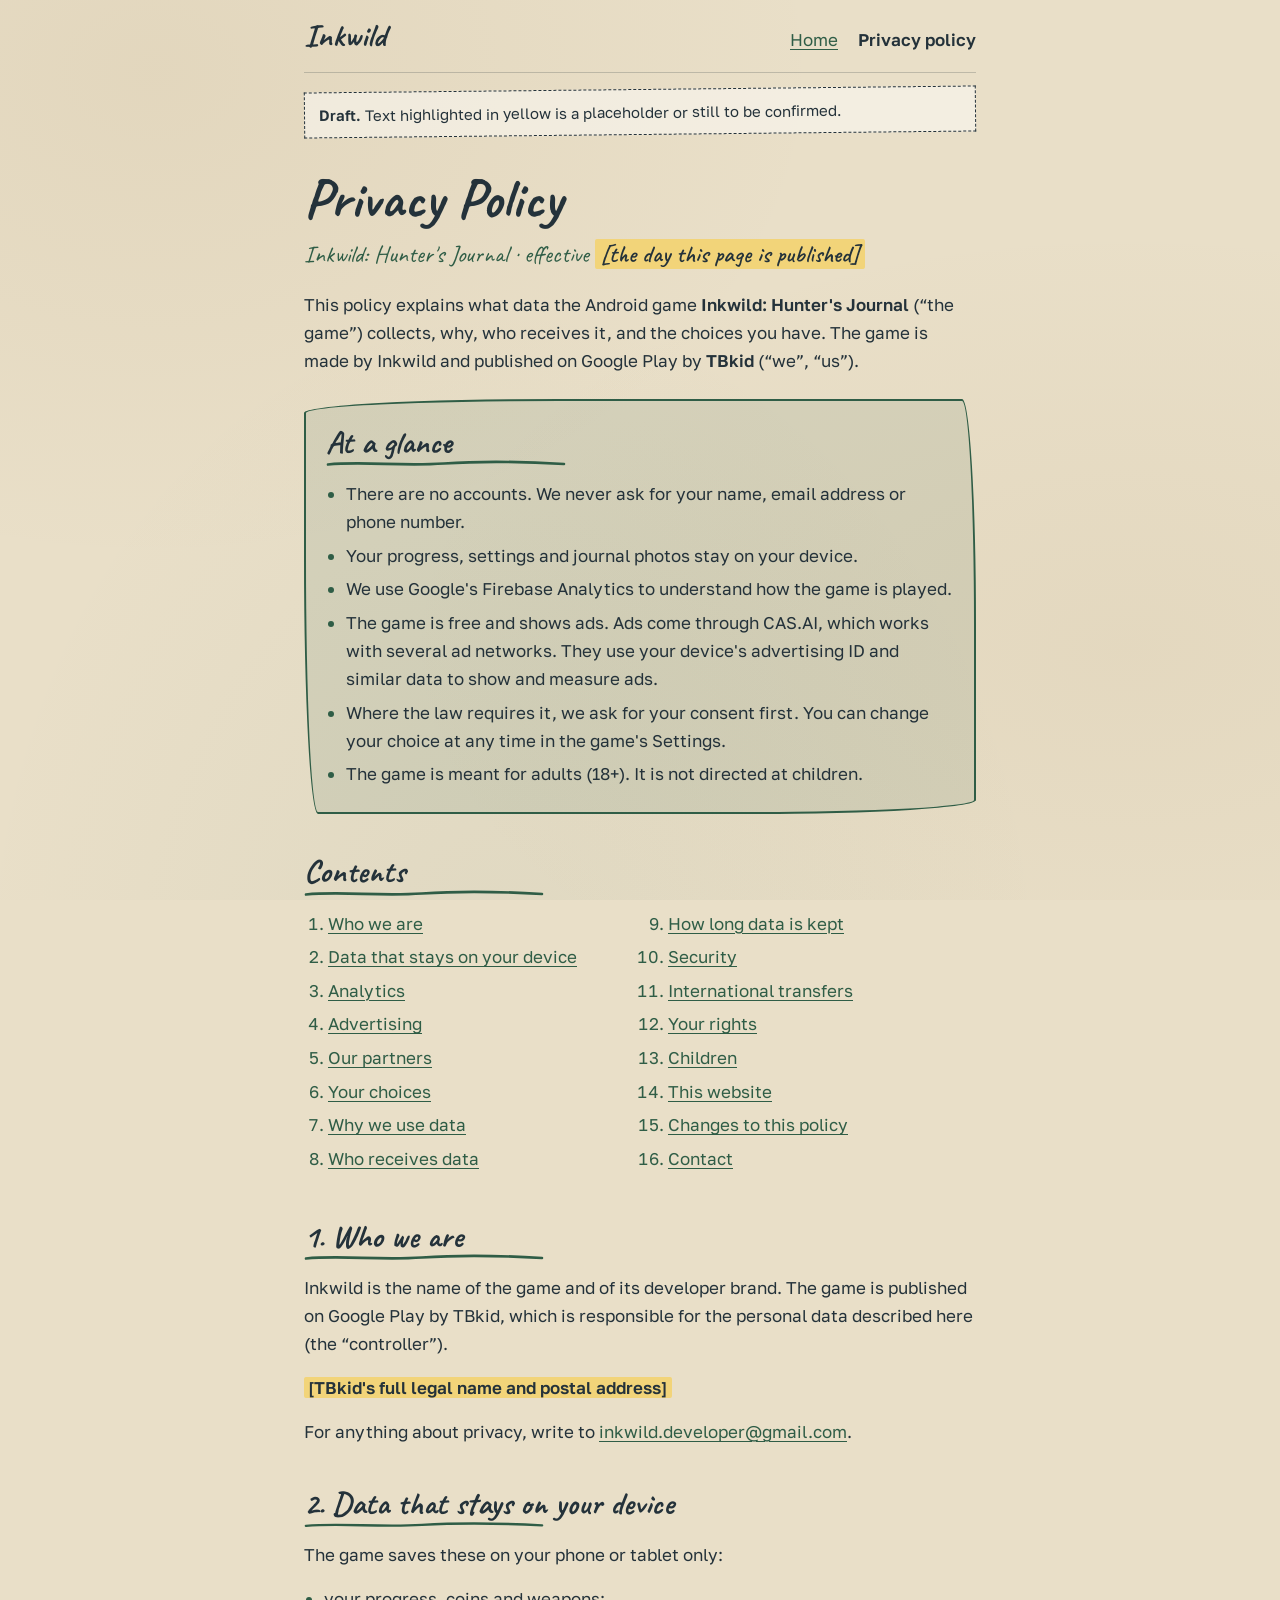
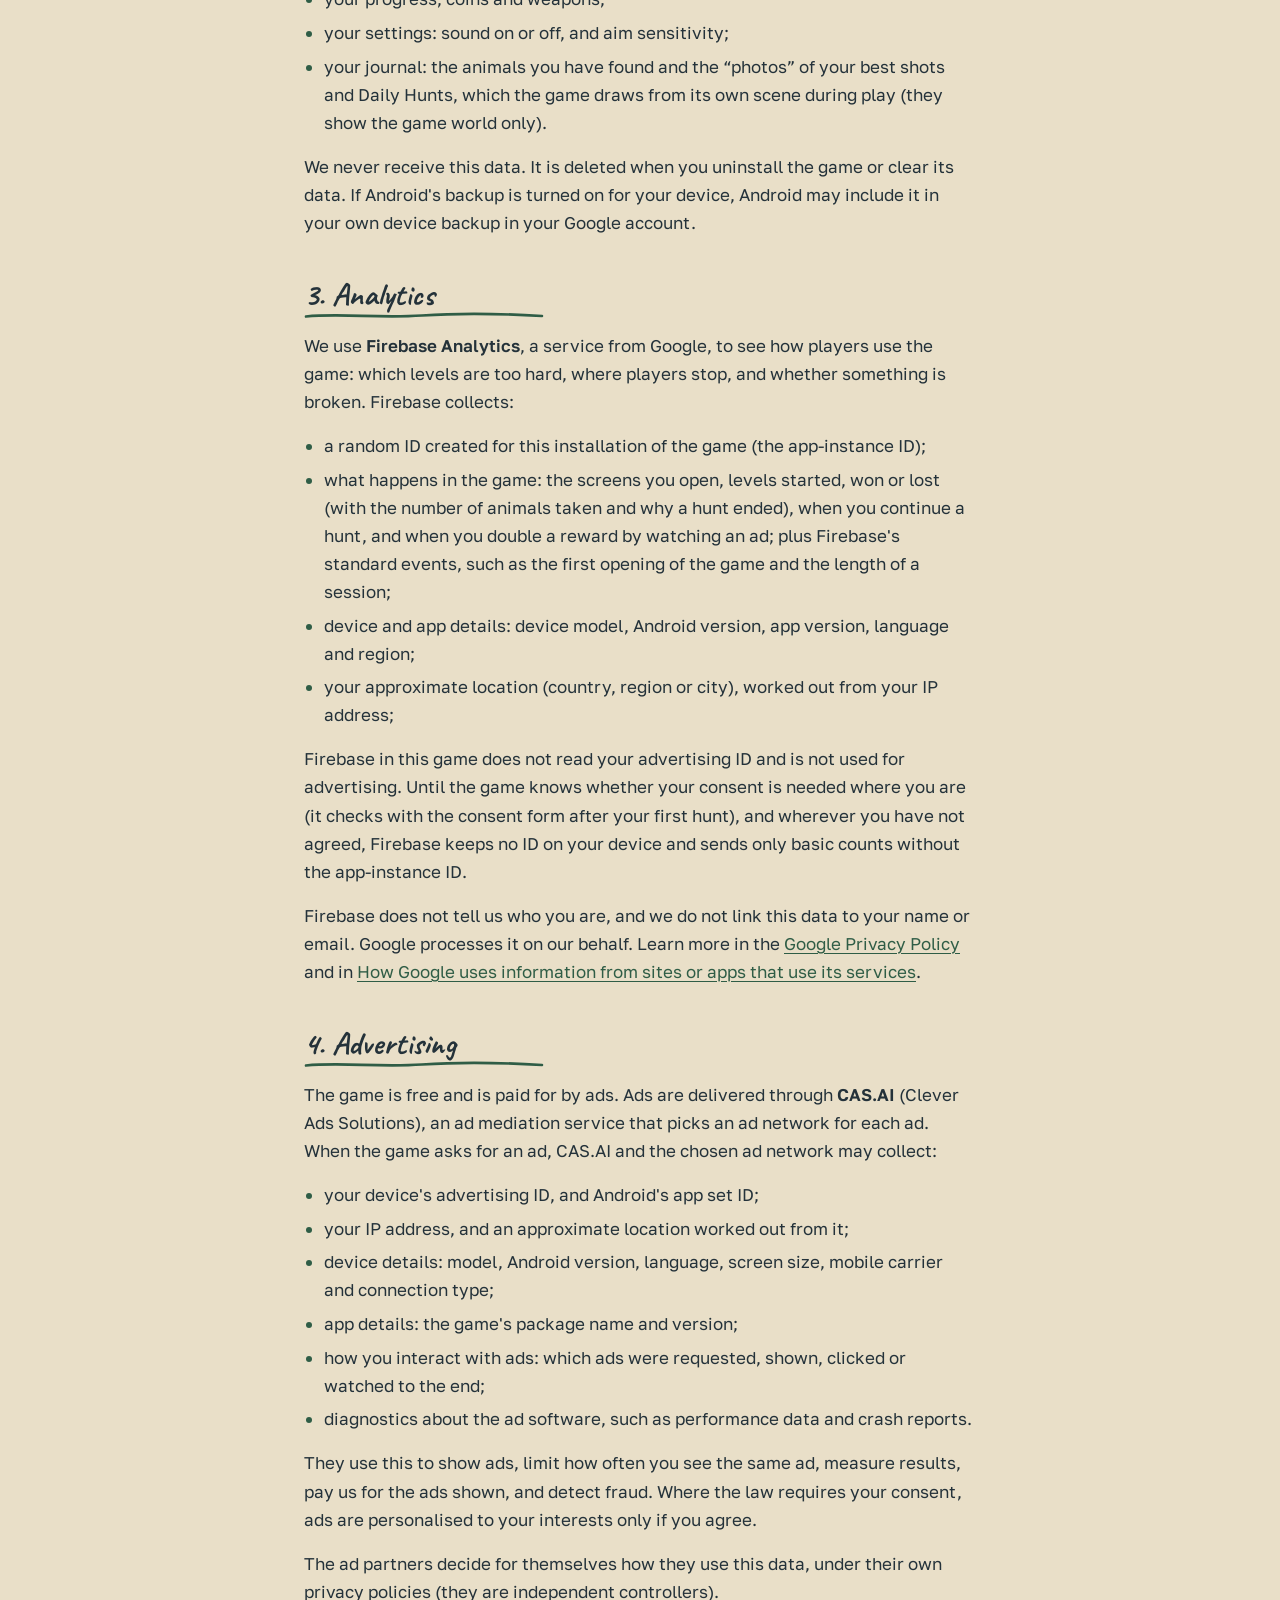
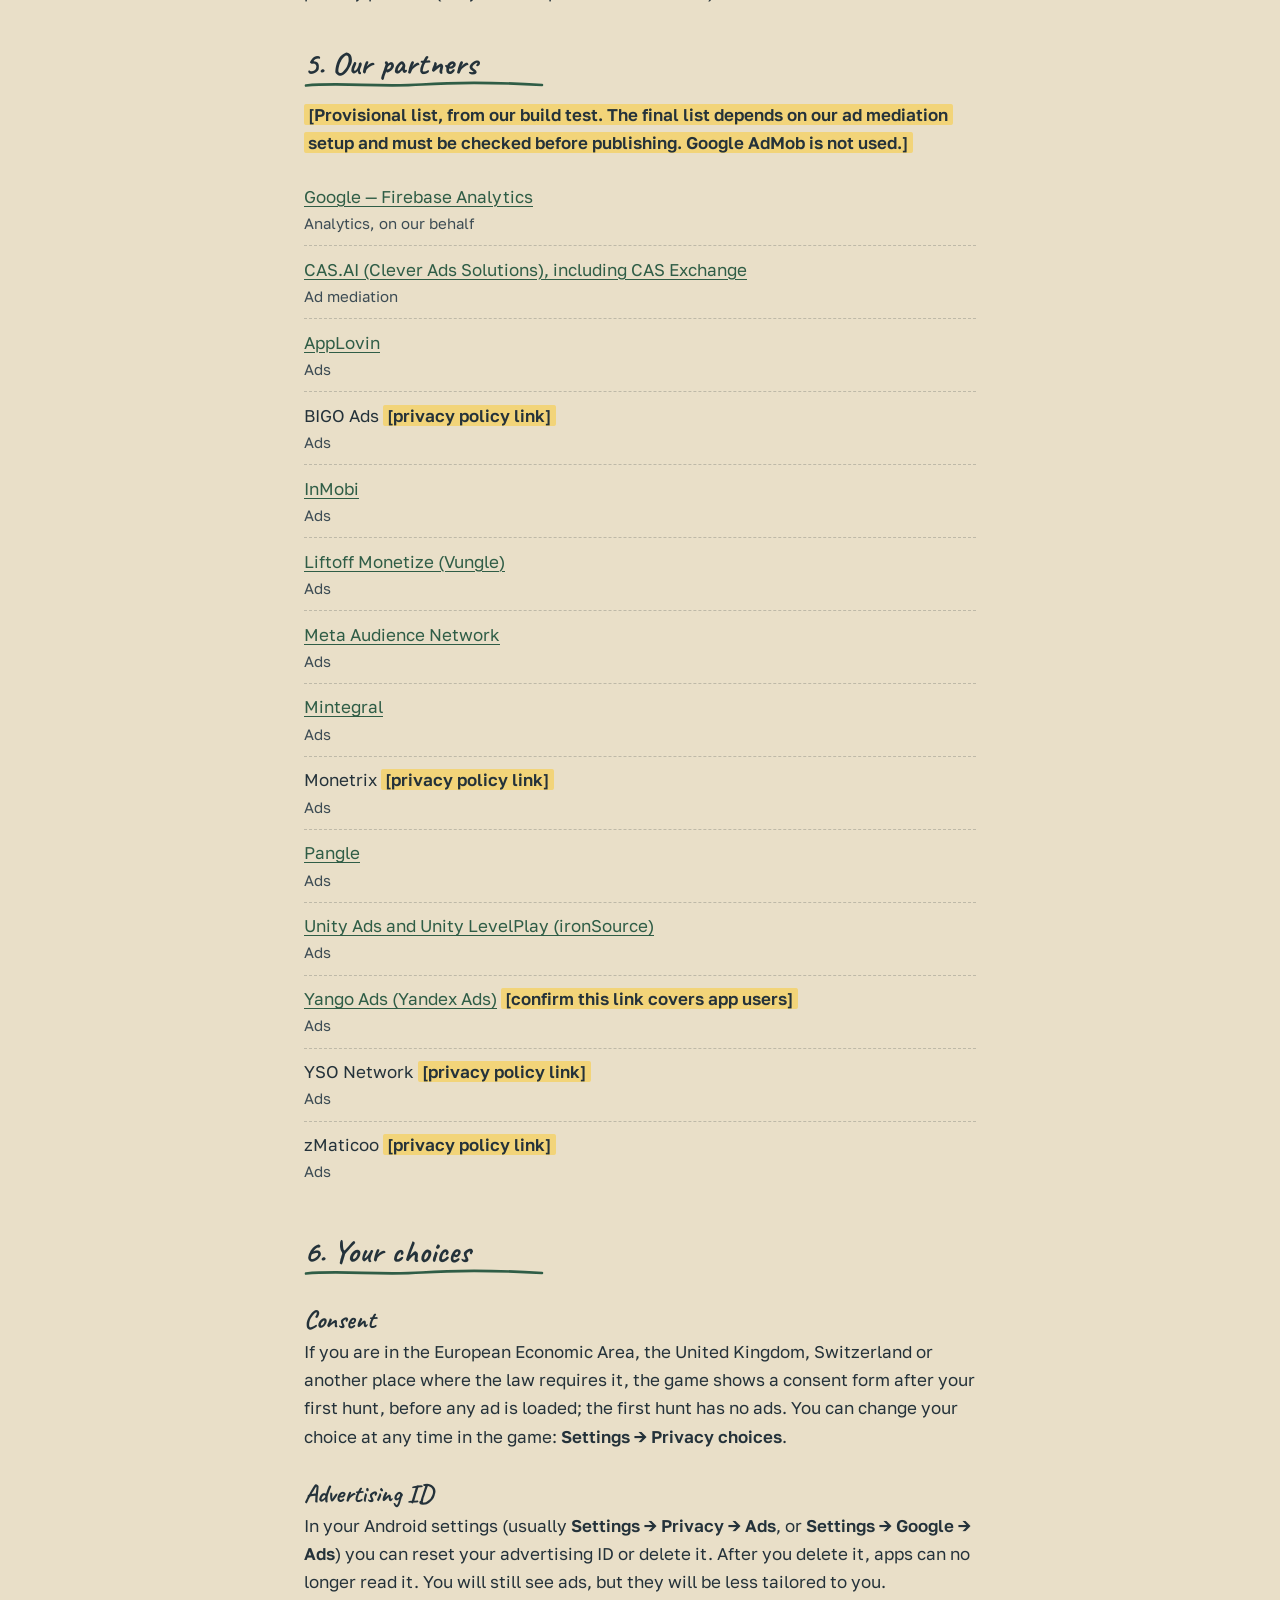
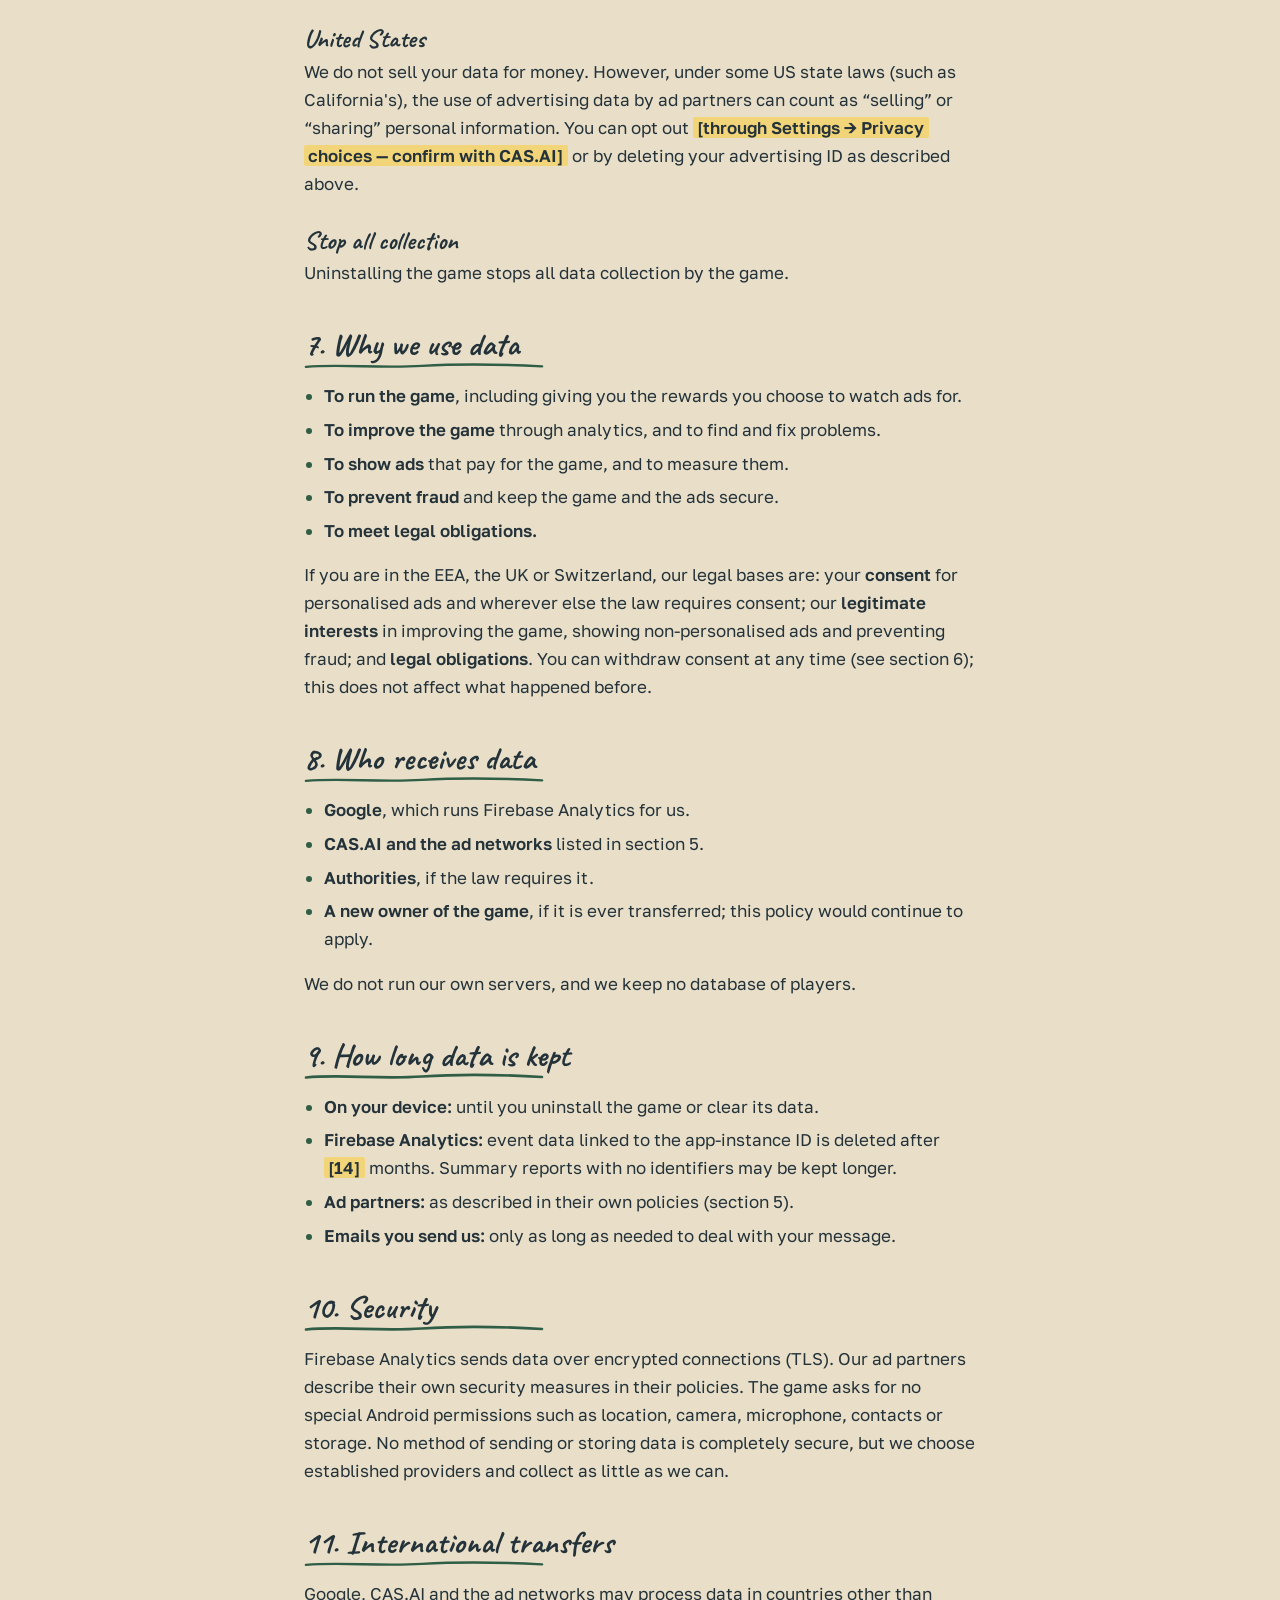
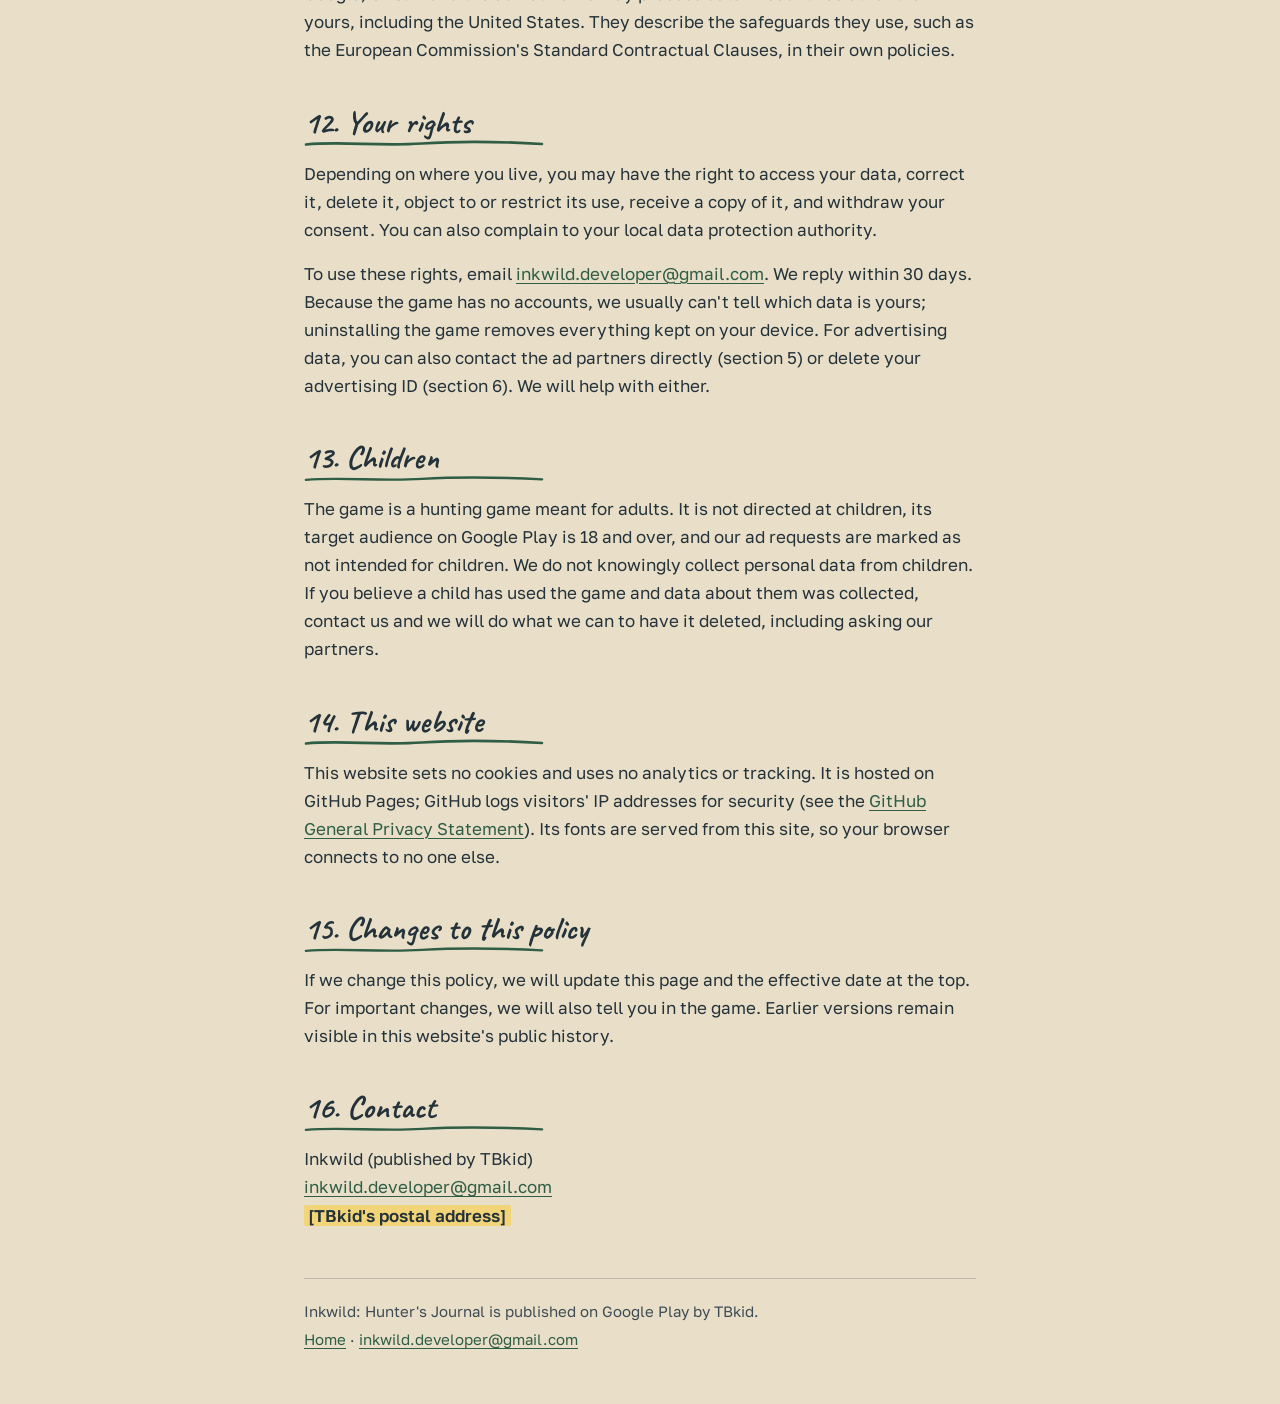
==== privacy.html @ a7ffa9af "Draft site: home page and privacy policy, fonts served locally Placeholders are highlighted; not rea" ====
<!doctype html>
<html lang="en">
<head>
  <meta charset="utf-8">
  <meta name="viewport" content="width=device-width, initial-scale=1">
  <title>Privacy Policy — Inkwild: Hunter's Journal</title>
  <meta name="description" content="Privacy policy for the Android game Inkwild: Hunter's Journal, published on Google Play by TBkid.">
  <meta name="theme-color" content="#E9DFC8">
  <link rel="icon" href="data:image/svg+xml,%3Csvg xmlns='http://www.w3.org/2000/svg' viewBox='0 0 32 32'%3E%3Crect width='32' height='32' rx='6' fill='%23E9DFC8'/%3E%3Cpath d='M16 4 L9 15 h4 L7 25 h18 L19 15 h4 Z' fill='none' stroke='%2324323A' stroke-width='2' stroke-linejoin='round'/%3E%3Cpath d='M16 25 v4' stroke='%2324323A' stroke-width='2' stroke-linecap='round'/%3E%3C/svg%3E">
  <link rel="stylesheet" href="style.css">
</head>
<body>
  <a class="skip" href="#main">Skip to content</a>
  <div class="page">
    <header class="site-header">
      <a class="brand" href="./">Inkwild</a>
      <nav class="site-nav" aria-label="Site">
        <ul>
          <li><a href="./">Home</a></li>
          <li><a href="privacy.html" aria-current="page">Privacy policy</a></li>
        </ul>
      </nav>
    </header>

    <!-- DRAFT ONLY: remove this note and every .todo highlight before publishing. -->
    <p class="draft-note" role="note"><strong>Draft.</strong> Text highlighted in yellow is a placeholder or still to be confirmed.</p>

    <main id="main">
      <h1>Privacy Policy</h1>
      <p class="date">Inkwild: Hunter's Journal · effective <span class="todo">[the day this page is published]</span></p>

      <p>This policy explains what data the Android game <strong>Inkwild: Hunter's Journal</strong> (“the game”) collects, why, who receives it, and the choices you have. The game is made by Inkwild and published on Google Play by <strong>TBkid</strong> (“we”, “us”).</p>

      <div class="card green">
        <h2 id="summary">At a glance</h2>
        <ul>
          <li>There are no accounts. We never ask for your name, email address or phone number.</li>
          <li>Your progress, settings and journal photos stay on your device.</li>
          <li>We use Google's Firebase Analytics to understand how the game is played.</li>
          <li>The game is free and shows ads. Ads come through CAS.AI, which works with several ad networks. They use your device's advertising ID and similar data to show and measure ads.</li>
          <li>Where the law requires it, we ask for your consent first. You can change your choice at any time in the game's Settings.</li>
          <li>The game is meant for adults (18+). It is not directed at children.</li>
        </ul>
      </div>

      <nav class="toc" aria-label="Contents">
        <h2 id="contents">Contents</h2>
        <ol>
          <li><a href="#who">Who we are</a></li>
          <li><a href="#device">Data that stays on your device</a></li>
          <li><a href="#analytics">Analytics</a></li>
          <li><a href="#ads">Advertising</a></li>
          <li><a href="#partners">Our partners</a></li>
          <li><a href="#choices">Your choices</a></li>
          <li><a href="#use">Why we use data</a></li>
          <li><a href="#sharing">Who receives data</a></li>
          <li><a href="#retention">How long data is kept</a></li>
          <li><a href="#security">Security</a></li>
          <li><a href="#transfers">International transfers</a></li>
          <li><a href="#rights">Your rights</a></li>
          <li><a href="#children">Children</a></li>
          <li><a href="#website">This website</a></li>
          <li><a href="#changes">Changes to this policy</a></li>
          <li><a href="#contact">Contact</a></li>
        </ol>
      </nav>

      <h2 id="who">1. Who we are</h2>
      <p>Inkwild is the name of the game and of its developer brand. The game is published on Google Play by TBkid, which is responsible for the personal data described here (the “controller”).</p>
      <p><span class="todo">[TBkid's full legal name and postal address]</span></p>
      <p>For anything about privacy, write to <a href="mailto:inkwild.developer@gmail.com">inkwild.developer@gmail.com</a>.</p>

      <h2 id="device">2. Data that stays on your device</h2>
      <p>The game saves these on your phone or tablet only:</p>
      <ul>
        <li>your progress, coins and weapons;</li>
        <li>your settings: sound on or off, and aim sensitivity;</li>
        <li>your journal: the animals you have found and the “photos” of your best shots and Daily Hunts, which the game draws from its own scene during play (they show the game world only).</li>
      </ul>
      <p>We never receive this data. It is deleted when you uninstall the game or clear its data. If Android's backup is turned on for your device, Android may include it in your own device backup in your Google account.</p>

      <h2 id="analytics">3. Analytics</h2>
      <p>We use <strong>Firebase Analytics</strong>, a service from Google, to see how players use the game: which levels are too hard, where players stop, and whether something is broken. Firebase collects:</p>
      <ul>
        <li>a random ID created for this installation of the game (the app-instance ID);</li>
        <li>what happens in the game: the screens you open, levels started, won or lost (with the number of animals taken and why a hunt ended), when you continue a hunt, and when you double a reward by watching an ad; plus Firebase's standard events, such as the first opening of the game and the length of a session;</li>
        <li>device and app details: device model, Android version, app version, language and region;</li>
        <li>your approximate location (country, region or city), worked out from your IP address;</li>
      </ul>
      <p>Firebase in this game does not read your advertising ID and is not used for advertising. Until the game knows whether your consent is needed where you are (it checks with the consent form after your first hunt), and wherever you have not agreed, Firebase keeps no ID on your device and sends only basic counts without the app-instance ID.</p>
      <p>Firebase does not tell us who you are, and we do not link this data to your name or email. Google processes it on our behalf. Learn more in the <a href="https://policies.google.com/privacy">Google Privacy Policy</a> and in <a href="https://policies.google.com/technologies/partner-sites">How Google uses information from sites or apps that use its services</a>.</p>

      <h2 id="ads">4. Advertising</h2>
      <p>The game is free and is paid for by ads. Ads are delivered through <strong>CAS.AI</strong> (Clever Ads Solutions), an ad mediation service that picks an ad network for each ad. When the game asks for an ad, CAS.AI and the chosen ad network may collect:</p>
      <ul>
        <li>your device's advertising ID, and Android's app set ID;</li>
        <li>your IP address, and an approximate location worked out from it;</li>
        <li>device details: model, Android version, language, screen size, mobile carrier and connection type;</li>
        <li>app details: the game's package name and version;</li>
        <li>how you interact with ads: which ads were requested, shown, clicked or watched to the end;</li>
        <li>diagnostics about the ad software, such as performance data and crash reports.</li>
      </ul>
      <p>They use this to show ads, limit how often you see the same ad, measure results, pay us for the ads shown, and detect fraud. Where the law requires your consent, ads are personalised to your interests only if you agree.</p>
      <p>The ad partners decide for themselves how they use this data, under their own privacy policies (they are independent controllers).</p>

      <h2 id="partners">5. Our partners</h2>
      <p><span class="todo">[Provisional list, from our build test. The final list depends on our ad mediation setup and must be checked before publishing. Google AdMob is not used.]</span></p>
      <ul class="partners">
        <li><a href="https://policies.google.com/privacy">Google — Firebase Analytics</a><span class="what">Analytics, on our behalf</span></li>
        <li><a href="https://cas.ai/privacy-policy/">CAS.AI (Clever Ads Solutions), including CAS Exchange</a><span class="what">Ad mediation</span></li>
        <li><a href="https://legal.applovin.com/privacy/">AppLovin</a><span class="what">Ads</span></li>
        <li>BIGO Ads <span class="todo">[privacy policy link]</span><span class="what">Ads</span></li>
        <li><a href="https://advertising.inmobi.com/privacy-policy">InMobi</a><span class="what">Ads</span></li>
        <li><a href="https://liftoff.ai/privacy-policy/">Liftoff Monetize (Vungle)</a><span class="what">Ads</span></li>
        <li><a href="https://www.facebook.com/privacy/policy/">Meta Audience Network</a><span class="what">Ads</span></li>
        <li><a href="https://www.mintegral.com/en/privacy">Mintegral</a><span class="what">Ads</span></li>
        <li>Monetrix <span class="todo">[privacy policy link]</span><span class="what">Ads</span></li>
        <li><a href="https://www.pangleglobal.com/privacy/enduser-en">Pangle</a><span class="what">Ads</span></li>
        <li><a href="https://unity.com/legal/game-player-and-app-user-privacy-policy">Unity Ads and Unity LevelPlay (ironSource)</a><span class="what">Ads</span></li>
        <li><a href="https://yandex.com/legal/international_ads_privacy/">Yango Ads (Yandex Ads)</a> <span class="todo">[confirm this link covers app users]</span><span class="what">Ads</span></li>
        <li>YSO Network <span class="todo">[privacy policy link]</span><span class="what">Ads</span></li>
        <li>zMaticoo <span class="todo">[privacy policy link]</span><span class="what">Ads</span></li>
      </ul>

      <h2 id="choices">6. Your choices</h2>
      <h3>Consent</h3>
      <p>If you are in the European Economic Area, the United Kingdom, Switzerland or another place where the law requires it, the game shows a consent form after your first hunt, before any ad is loaded; the first hunt has no ads. You can change your choice at any time in the game: <strong>Settings → Privacy choices</strong>.</p>
      <h3>Advertising ID</h3>
      <p>In your Android settings (usually <strong>Settings → Privacy → Ads</strong>, or <strong>Settings → Google → Ads</strong>) you can reset your advertising ID or delete it. After you delete it, apps can no longer read it. You will still see ads, but they will be less tailored to you.</p>
      <h3>United States</h3>
      <p>We do not sell your data for money. However, under some US state laws (such as California's), the use of advertising data by ad partners can count as “selling” or “sharing” personal information. You can opt out <span class="todo">[through Settings → Privacy choices — confirm with CAS.AI]</span> or by deleting your advertising ID as described above.</p>
      <h3>Stop all collection</h3>
      <p>Uninstalling the game stops all data collection by the game.</p>

      <h2 id="use">7. Why we use data</h2>
      <ul>
        <li><strong>To run the game</strong>, including giving you the rewards you choose to watch ads for.</li>
        <li><strong>To improve the game</strong> through analytics, and to find and fix problems.</li>
        <li><strong>To show ads</strong> that pay for the game, and to measure them.</li>
        <li><strong>To prevent fraud</strong> and keep the game and the ads secure.</li>
        <li><strong>To meet legal obligations.</strong></li>
      </ul>
      <p>If you are in the EEA, the UK or Switzerland, our legal bases are: your <strong>consent</strong> for personalised ads and wherever else the law requires consent; our <strong>legitimate interests</strong> in improving the game, showing non-personalised ads and preventing fraud; and <strong>legal obligations</strong>. You can withdraw consent at any time (see section 6); this does not affect what happened before.</p>

      <h2 id="sharing">8. Who receives data</h2>
      <ul>
        <li><strong>Google</strong>, which runs Firebase Analytics for us.</li>
        <li><strong>CAS.AI and the ad networks</strong> listed in section 5.</li>
        <li><strong>Authorities</strong>, if the law requires it.</li>
        <li><strong>A new owner of the game</strong>, if it is ever transferred; this policy would continue to apply.</li>
      </ul>
      <p>We do not run our own servers, and we keep no database of players.</p>

      <h2 id="retention">9. How long data is kept</h2>
      <ul>
        <li><strong>On your device:</strong> until you uninstall the game or clear its data.</li>
        <li><strong>Firebase Analytics:</strong> event data linked to the app-instance ID is deleted after <span class="todo">[14]</span> months. Summary reports with no identifiers may be kept longer.</li>
        <li><strong>Ad partners:</strong> as described in their own policies (section 5).</li>
        <li><strong>Emails you send us:</strong> only as long as needed to deal with your message.</li>
      </ul>

      <h2 id="security">10. Security</h2>
      <p>Firebase Analytics sends data over encrypted connections (TLS). Our ad partners describe their own security measures in their policies. The game asks for no special Android permissions such as location, camera, microphone, contacts or storage. No method of sending or storing data is completely secure, but we choose established providers and collect as little as we can.</p>

      <h2 id="transfers">11. International transfers</h2>
      <p>Google, CAS.AI and the ad networks may process data in countries other than yours, including the United States. They describe the safeguards they use, such as the European Commission's Standard Contractual Clauses, in their own policies.</p>

      <h2 id="rights">12. Your rights</h2>
      <p>Depending on where you live, you may have the right to access your data, correct it, delete it, object to or restrict its use, receive a copy of it, and withdraw your consent. You can also complain to your local data protection authority.</p>
      <p>To use these rights, email <a href="mailto:inkwild.developer@gmail.com">inkwild.developer@gmail.com</a>. We reply within 30 days. Because the game has no accounts, we usually can't tell which data is yours; uninstalling the game removes everything kept on your device. For advertising data, you can also contact the ad partners directly (section 5) or delete your advertising ID (section 6). We will help with either.</p>

      <h2 id="children">13. Children</h2>
      <p>The game is a hunting game meant for adults. It is not directed at children, its target audience on Google Play is 18 and over, and our ad requests are marked as not intended for children. We do not knowingly collect personal data from children. If you believe a child has used the game and data about them was collected, contact us and we will do what we can to have it deleted, including asking our partners.</p>

      <h2 id="website">14. This website</h2>
      <p>This website sets no cookies and uses no analytics or tracking. It is hosted on GitHub Pages; GitHub logs visitors' IP addresses for security (see the <a href="https://docs.github.com/en/site-policy/privacy-policies/github-general-privacy-statement">GitHub General Privacy Statement</a>). Its fonts are served from this site, so your browser connects to no one else.</p>

      <h2 id="changes">15. Changes to this policy</h2>
      <p>If we change this policy, we will update this page and the effective date at the top. For important changes, we will also tell you in the game. Earlier versions remain visible in this website's public history.</p>

      <h2 id="contact">16. Contact</h2>
      <p>Inkwild (published by TBkid)<br>
      <a href="mailto:inkwild.developer@gmail.com">inkwild.developer@gmail.com</a><br>
      <span class="todo">[TBkid's postal address]</span></p>
    </main>

    <footer class="site-footer">
      <p>Inkwild: Hunter's Journal is published on Google Play by TBkid.</p>
      <p><a href="./">Home</a> · <a href="mailto:inkwild.developer@gmail.com">inkwild.developer@gmail.com</a></p>
    </footer>
  </div>
</body>
</html>
---- style.css ----
/* Inkwild — field-journal look (docs/BRAND.md): paper, ink, one green, Caveat for handwriting, Golos Text for reading. */

/* Both fonts are served from this site (SIL OFL 1.1, licences in fonts/), so pages load nothing from elsewhere. */
@font-face { font-family: "Caveat"; src: url("fonts/Caveat.ttf") format("truetype"); font-weight: 400 700; font-display: swap; }
@font-face { font-family: "Golos Text"; src: url("fonts/GolosText.ttf") format("truetype"); font-weight: 400 900; font-display: swap; }

:root {
  color-scheme: light;
  --paper: #E9DFC8;
  --ink: #24323A;
  --green: #2F5D46;
  --ink-soft: #3D4C54;
  --rule: rgba(36, 50, 58, 0.22);
  --wash: rgba(47, 93, 70, 0.10);
  --highlight: #F2D479;
  --hand: "Caveat", "Segoe Print", "Bradley Hand", cursive;
  --text: "Golos Text", system-ui, -apple-system, "Segoe UI", Roboto, sans-serif;
  /* A hand-inked underline, drawn once and reused under headings. */
  --ink-line: url("data:image/svg+xml,%3Csvg xmlns='http://www.w3.org/2000/svg' viewBox='0 0 240 10' preserveAspectRatio='none'%3E%3Cpath d='M2 6.5 C 38 3, 74 8.5, 118 5.5 S 196 3.5, 238 6' fill='none' stroke='%232F5D46' stroke-width='2.6' stroke-linecap='round'/%3E%3C/svg%3E");
}

*, *::before, *::after { box-sizing: border-box; }

html { -webkit-text-size-adjust: 100%; }

body {
  margin: 0;
  background-color: var(--paper);
  /* Faint stains, like an old notebook page. */
  background-image:
    radial-gradient(ellipse at 12% 8%, rgba(140, 105, 50, 0.07), transparent 42%),
    radial-gradient(ellipse at 88% 72%, rgba(140, 105, 50, 0.06), transparent 46%),
    radial-gradient(ellipse at 40% 110%, rgba(47, 93, 70, 0.05), transparent 50%);
  background-attachment: fixed;
  color: var(--ink);
  font-family: var(--text);
  font-size: 1.0625rem;
  line-height: 1.65;
}

.skip {
  position: absolute;
  left: 16px;
  top: -3rem;
  padding: 0.5rem 0.75rem;
  background: var(--ink);
  color: var(--paper);
  border-radius: 4px;
  z-index: 10;
}
.skip:focus { top: 0.75rem; }

.page {
  max-width: 44rem;
  margin: 0 auto;
  padding: 0 16px 3rem;
}

/* Header and footer */
.site-header {
  display: flex;
  flex-wrap: wrap;
  align-items: baseline;
  justify-content: space-between;
  gap: 0.5rem 1.25rem;
  padding: 1.25rem 0 0.75rem;
  border-bottom: 1px solid var(--rule);
}
.brand {
  font-family: var(--hand);
  font-weight: 700;
  font-size: 2rem;
  line-height: 1;
  color: var(--ink);
  text-decoration: none;
}
.site-nav ul {
  display: flex;
  flex-wrap: wrap;
  gap: 0.25rem 1.25rem;
  margin: 0;
  padding: 0;
  list-style: none;
}
.site-nav a[aria-current="page"] { text-decoration: none; font-weight: 600; color: var(--ink); }

.site-footer {
  margin-top: 3rem;
  padding-top: 1rem;
  border-top: 1px solid var(--rule);
  color: var(--ink-soft);
  font-size: 0.9375rem;
}
.site-footer p { margin: 0.25rem 0; }

/* Text */
h1, h2, h3 {
  font-family: var(--hand);
  font-weight: 700;
  line-height: 1.15;
  color: var(--ink);
}
h1 { font-size: clamp(2.5rem, 8vw, 3.5rem); margin: 2rem 0 0.5rem; }
h2 {
  font-size: 2rem;
  margin: 2.5rem 0 0.75rem;
  padding-bottom: 0.4rem;
  background: var(--ink-line) no-repeat left bottom / min(15rem, 70%) 0.6rem;
}
h3 { font-size: 1.6rem; margin: 1.75rem 0 0.25rem; }

p, ul, ol { margin: 0 0 1rem; }
ul, ol { padding-left: 1.25rem; }
li { margin-bottom: 0.35rem; }
li::marker { color: var(--green); }
strong { font-weight: 600; }

a {
  color: var(--green);
  text-decoration: underline;
  text-decoration-thickness: 1px;
  text-underline-offset: 0.18em;
  overflow-wrap: anywhere;
}
a:hover { text-decoration-thickness: 2px; }
a:focus-visible, .skip:focus-visible {
  outline: 3px solid var(--green);
  outline-offset: 2px;
  border-radius: 2px;
}

.lead { font-size: 1.1875rem; }
.muted { color: var(--ink-soft); }
.date { font-family: var(--hand); font-size: 1.5rem; color: var(--green); margin-top: -0.25rem; }

/* A journal card with a hand-drawn ink border. */
.card {
  margin: 1.5rem 0;
  padding: 1.25rem 1.25rem 0.5rem;
  border: 2px solid var(--ink);
  border-radius: 255px 14px 225px 14px / 14px 225px 14px 255px;
  background: rgba(255, 255, 255, 0.18);
}
.card.green { background: var(--wash); border-color: var(--green); }
.card h2 { margin-top: 0.25rem; }

/* Clear-font action, boxed like the game's buttons (BRAND.md: tappable = clear font in an ink box). */
.button {
  display: inline-block;
  padding: 0.55rem 1.1rem;
  border: 2px solid var(--ink);
  border-radius: 14px 225px 14px 255px / 255px 14px 225px 14px;
  background: var(--wash);
  color: var(--ink);
  font-weight: 600;
  text-decoration: none;
}
.button:hover { background: rgba(47, 93, 70, 0.18); }

/* Sketch */
.sketch { display: block; width: 100%; max-width: 22rem; height: auto; margin: 0.5rem 0 1rem; color: var(--ink); }

/* Contents list on the policy page */
.toc ol { columns: 2 14rem; column-gap: 2rem; padding-left: 1.5rem; }
.toc li { break-inside: avoid; }

/* Partner list */
.partners { list-style: none; padding: 0; }
.partners li {
  padding: 0.6rem 0;
  border-bottom: 1px dashed var(--rule);
  margin: 0;
}
.partners li:last-child { border-bottom: 0; }
.partners .what { display: block; color: var(--ink-soft); font-size: 0.9375rem; }

/* DRAFT ONLY: placeholders and the draft note. Remove both before publishing. */
.todo {
  background: var(--highlight);
  color: var(--ink);
  padding: 0 0.25em;
  border-radius: 2px;
  font-weight: 600;
  box-decoration-break: clone;
  -webkit-box-decoration-break: clone;
}
.draft-note {
  margin: 1rem 0 0;
  padding: 0.6rem 0.9rem;
  border: 1px dashed var(--ink);
  background: rgba(255, 255, 255, 0.45);
  transform: rotate(-0.6deg);
  font-size: 0.9375rem;
}

@media (prefers-reduced-motion: no-preference) {
  a { transition: text-decoration-thickness 0.1s ease; }
}

@media print {
  body { background: #fff; }
  .site-nav, .skip, .draft-note { display: none; }
  a { color: var(--ink); }
}
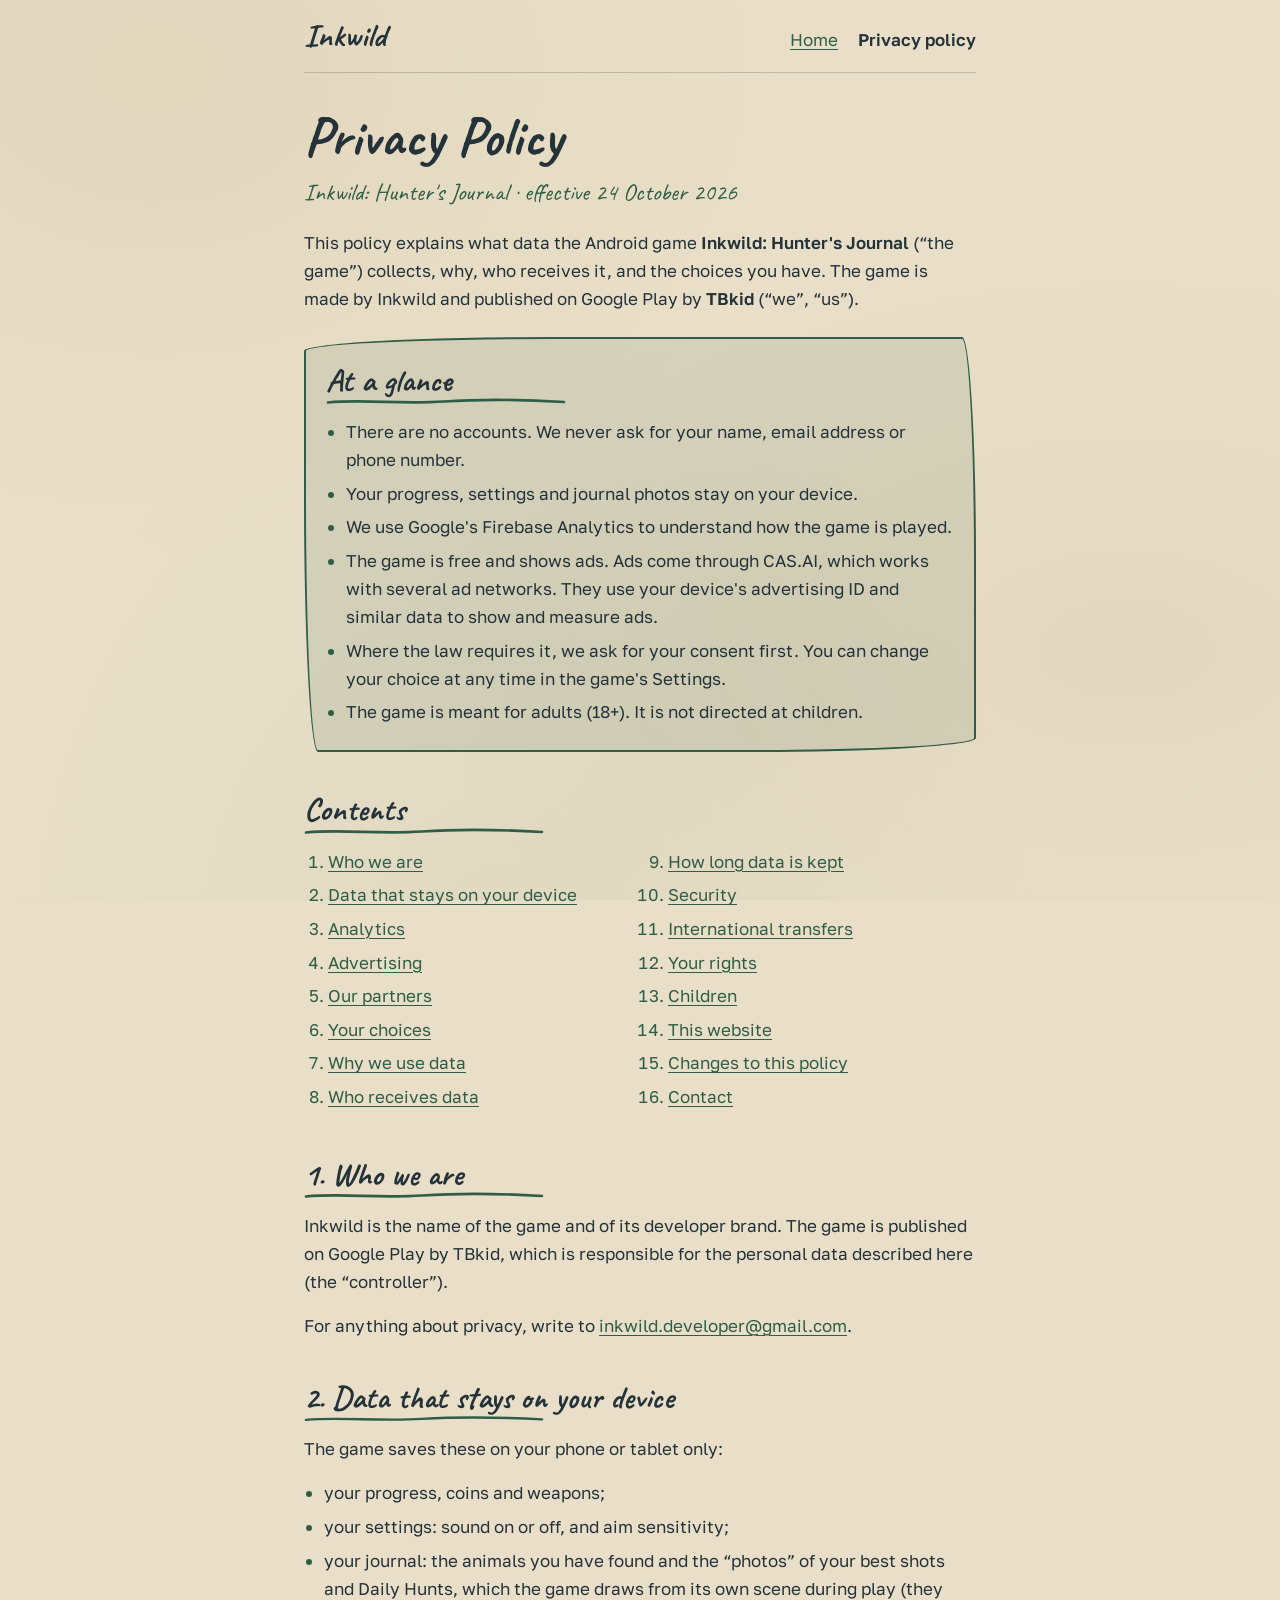
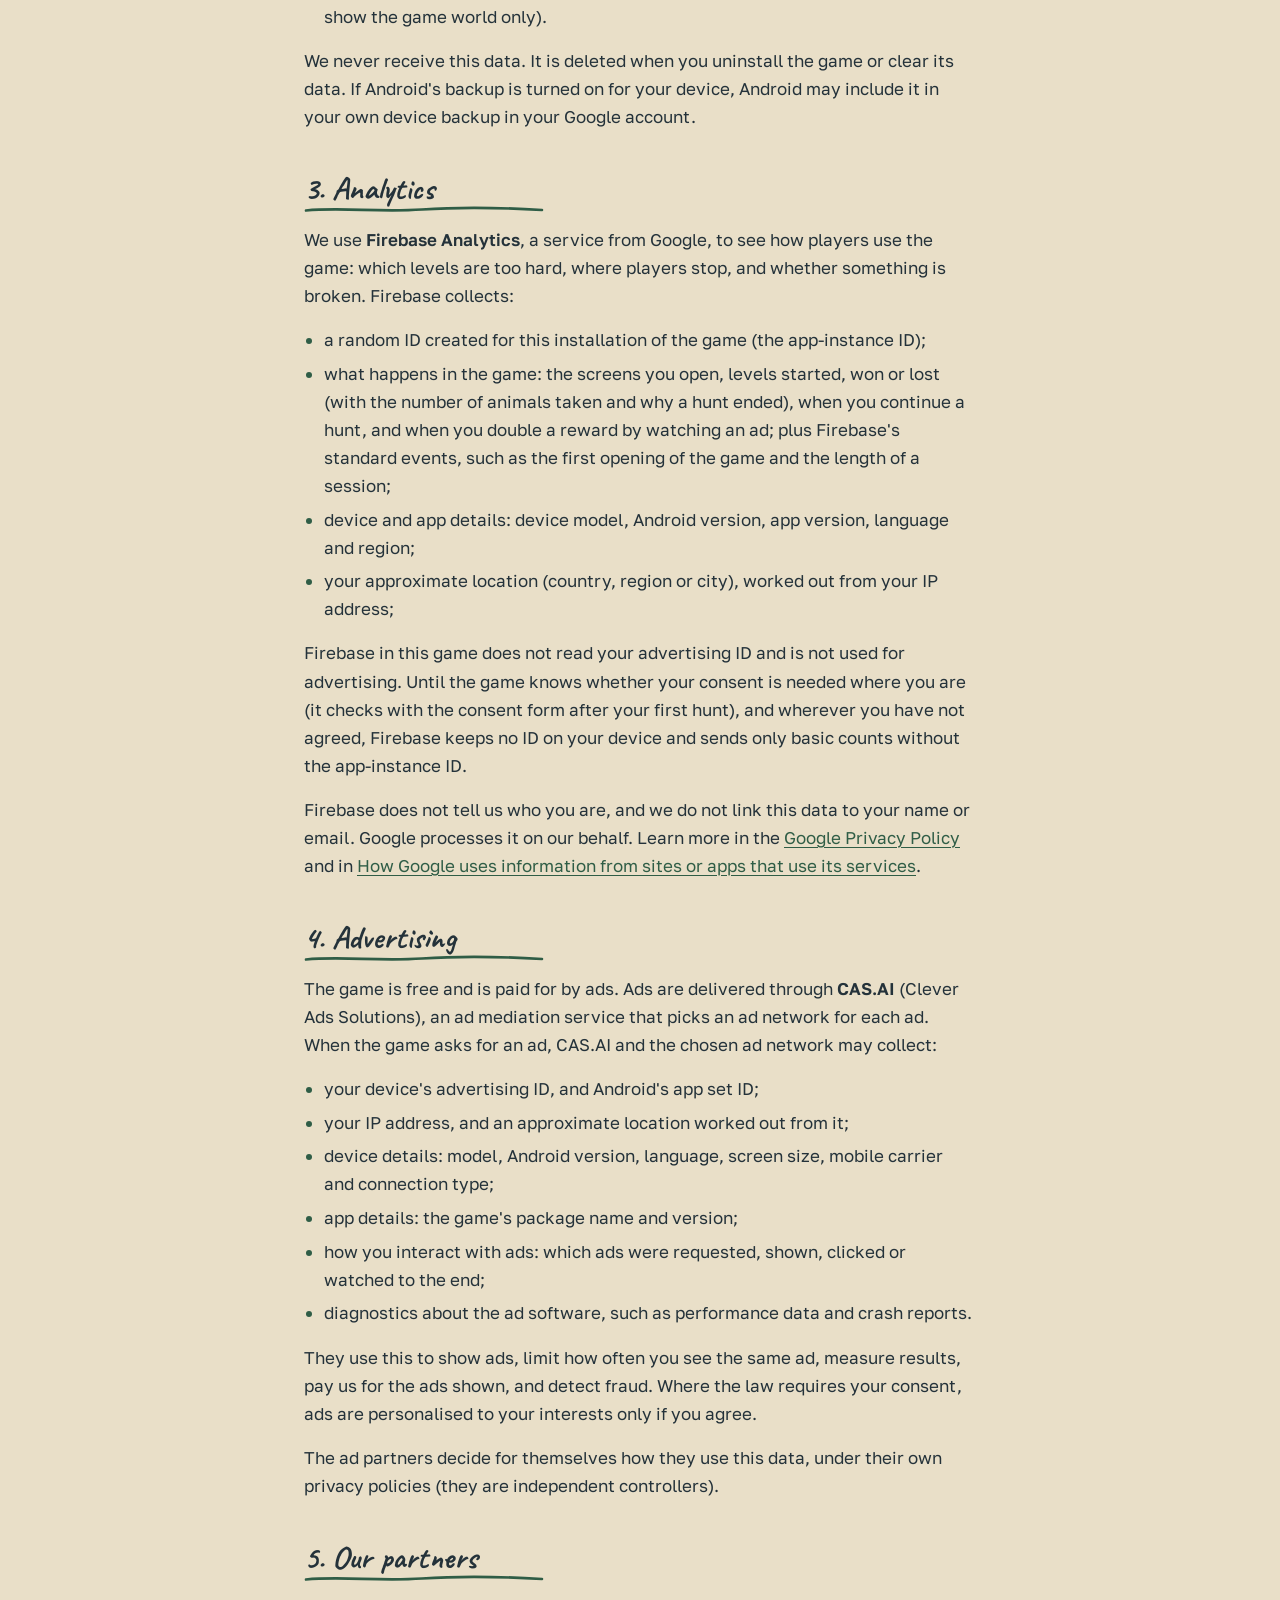
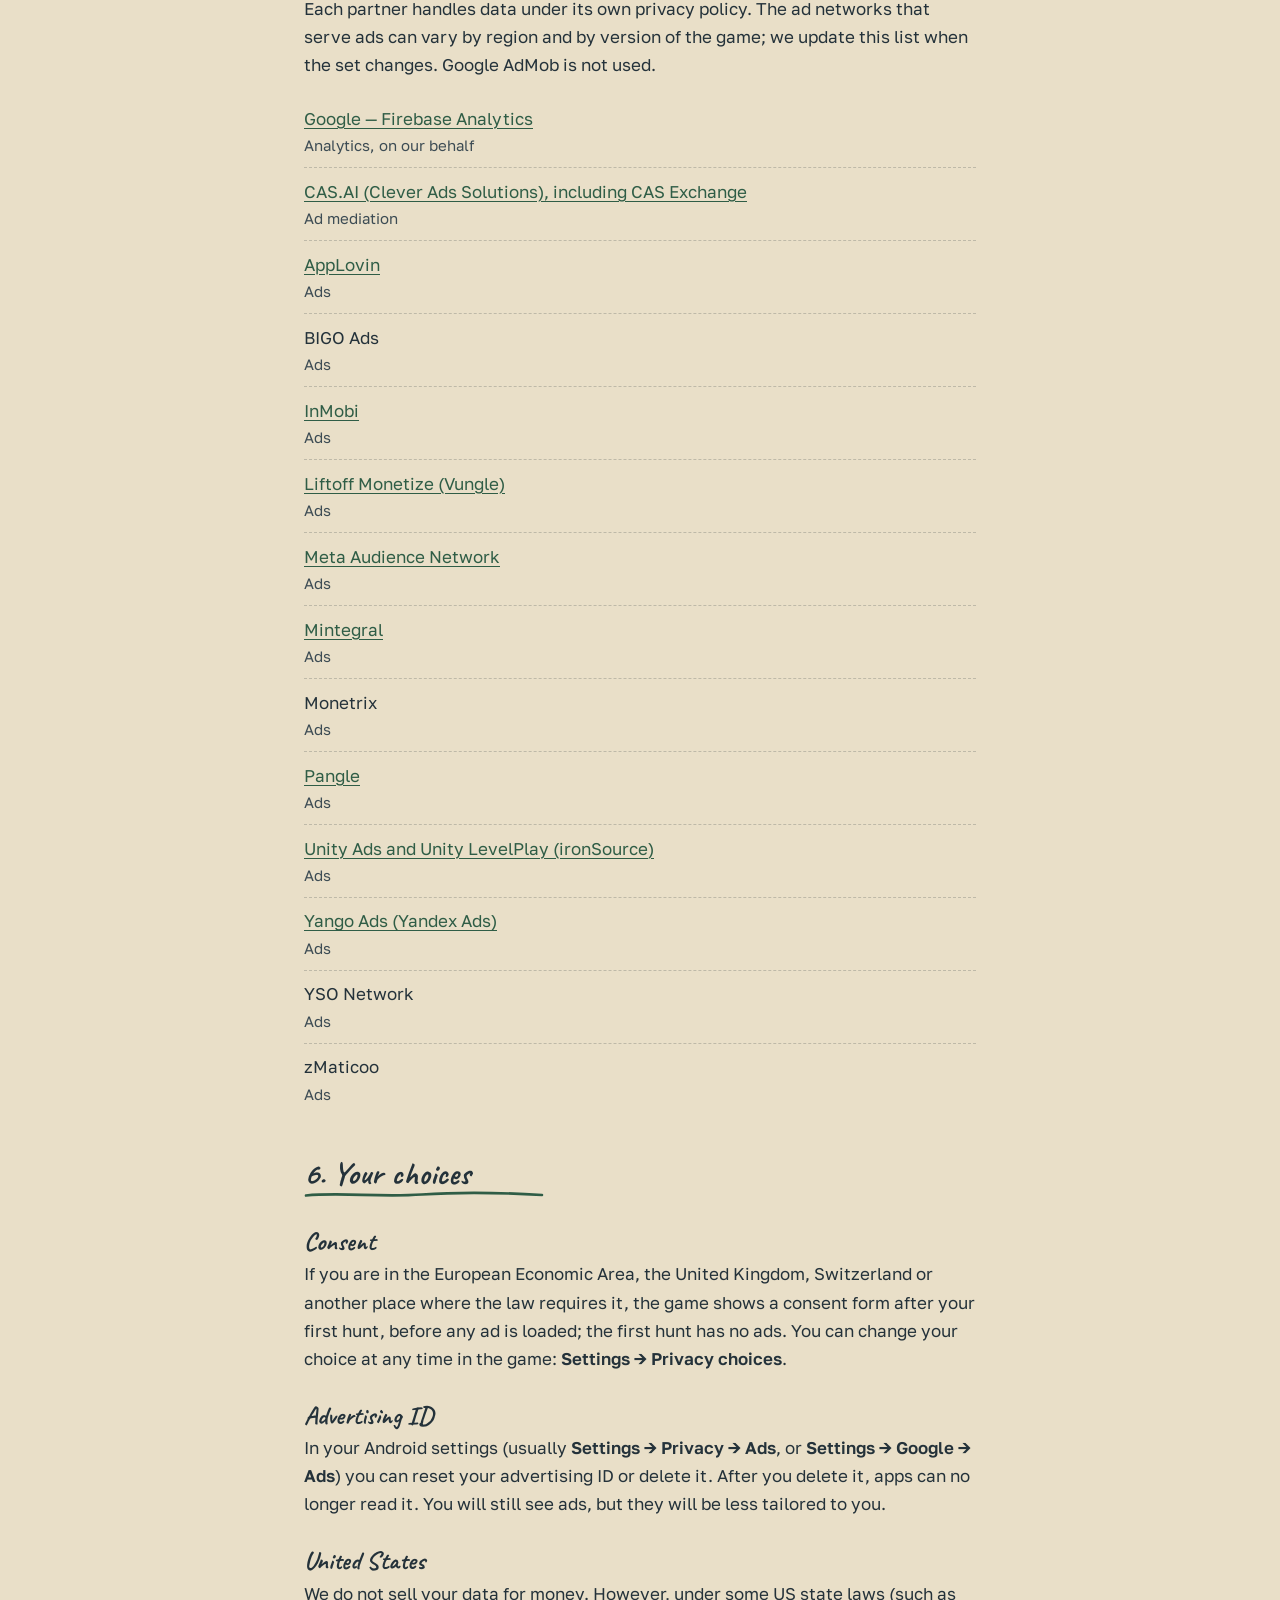
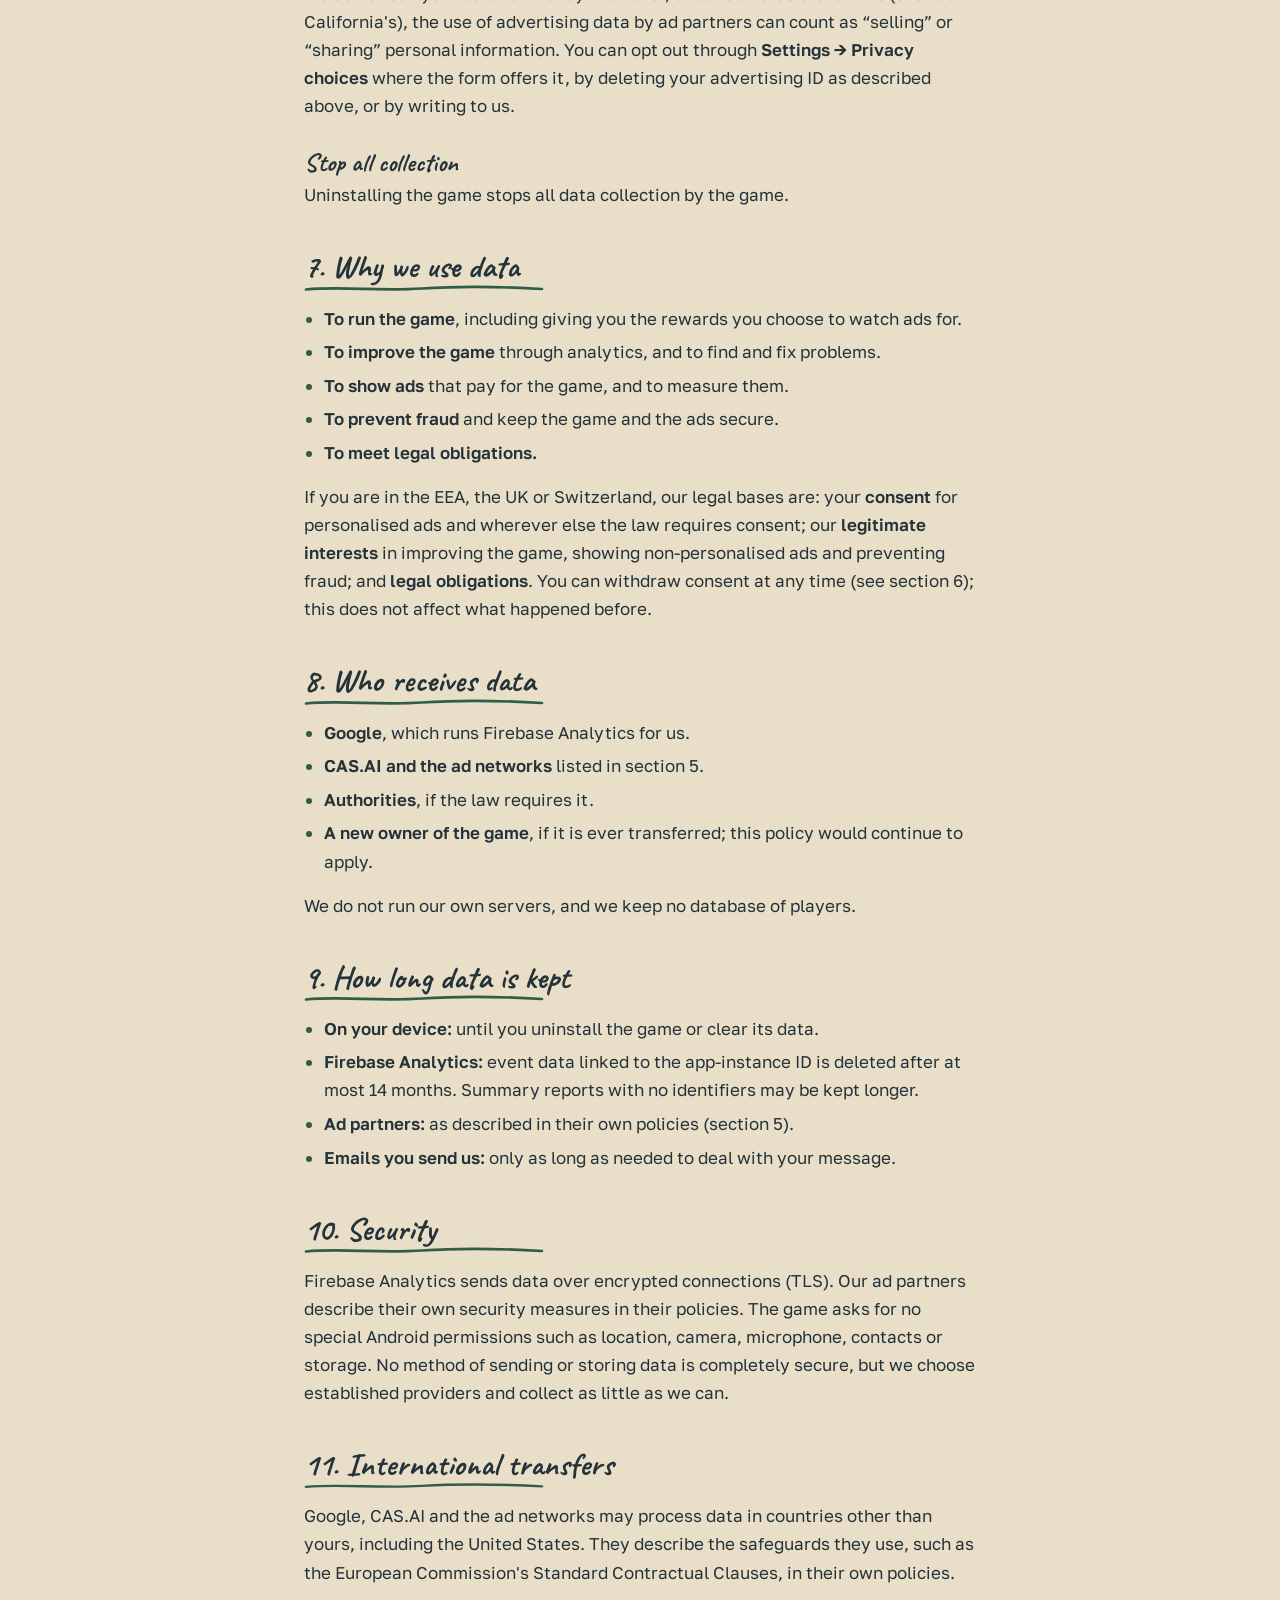
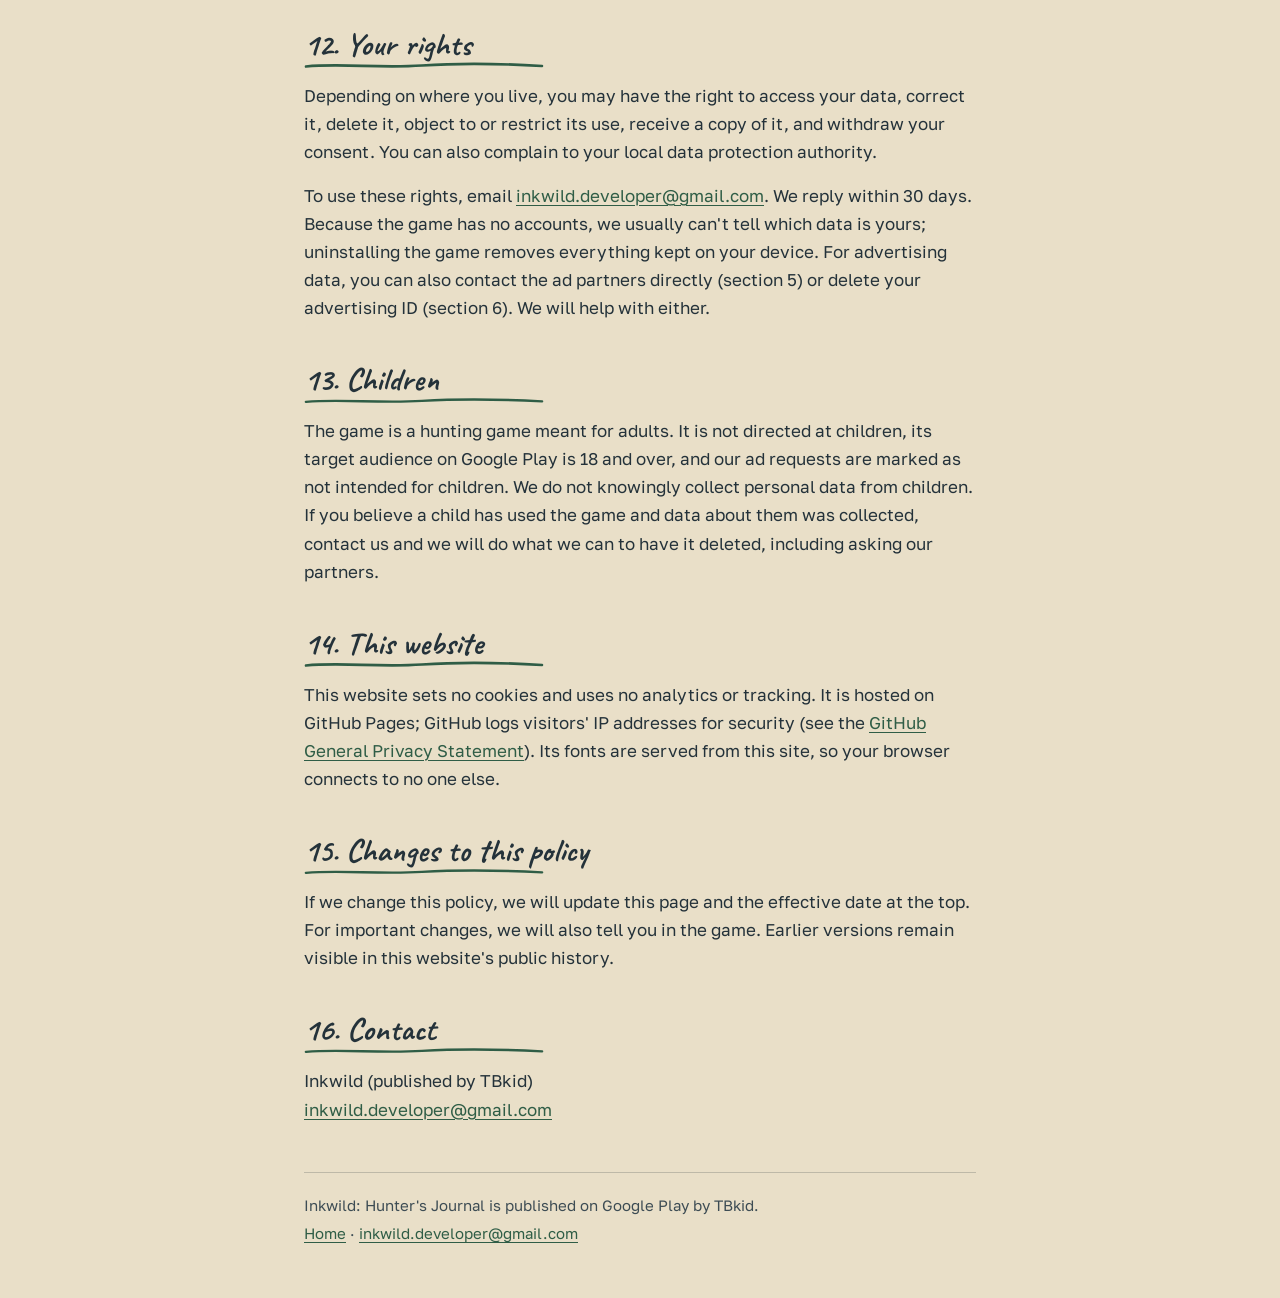
==== commit 01b07bc1: "Privacy policy filled in the way the other published app does it: publisher and email, no placeholde" ====
--- a/privacy.html
+++ b/privacy.html
@@ -22,12 +22,10 @@
       </nav>
     </header>
 
-    <!-- DRAFT ONLY: remove this note and every .todo highlight before publishing. -->
-    <p class="draft-note" role="note"><strong>Draft.</strong> Text highlighted in yellow is a placeholder or still to be confirmed.</p>
 
     <main id="main">
       <h1>Privacy Policy</h1>
-      <p class="date">Inkwild: Hunter's Journal · effective <span class="todo">[the day this page is published]</span></p>
+      <p class="date">Inkwild: Hunter's Journal · effective 24 October 2026</p>
 
       <p>This policy explains what data the Android game <strong>Inkwild: Hunter's Journal</strong> (“the game”) collects, why, who receives it, and the choices you have. The game is made by Inkwild and published on Google Play by <strong>TBkid</strong> (“we”, “us”).</p>
 
@@ -67,7 +65,6 @@
 
       <h2 id="who">1. Who we are</h2>
       <p>Inkwild is the name of the game and of its developer brand. The game is published on Google Play by TBkid, which is responsible for the personal data described here (the “controller”).</p>
-      <p><span class="todo">[TBkid's full legal name and postal address]</span></p>
       <p>For anything about privacy, write to <a href="mailto:inkwild.developer@gmail.com">inkwild.developer@gmail.com</a>.</p>
 
       <h2 id="device">2. Data that stays on your device</h2>
@@ -104,22 +101,22 @@
       <p>The ad partners decide for themselves how they use this data, under their own privacy policies (they are independent controllers).</p>
 
       <h2 id="partners">5. Our partners</h2>
-      <p><span class="todo">[Provisional list, from our build test. The final list depends on our ad mediation setup and must be checked before publishing. Google AdMob is not used.]</span></p>
+      <p>Each partner handles data under its own privacy policy. The ad networks that serve ads can vary by region and by version of the game; we update this list when the set changes. Google AdMob is not used.</p>
       <ul class="partners">
         <li><a href="https://policies.google.com/privacy">Google — Firebase Analytics</a><span class="what">Analytics, on our behalf</span></li>
         <li><a href="https://cas.ai/privacy-policy/">CAS.AI (Clever Ads Solutions), including CAS Exchange</a><span class="what">Ad mediation</span></li>
         <li><a href="https://legal.applovin.com/privacy/">AppLovin</a><span class="what">Ads</span></li>
-        <li>BIGO Ads <span class="todo">[privacy policy link]</span><span class="what">Ads</span></li>
+        <li>BIGO Ads<span class="what">Ads</span></li>
         <li><a href="https://advertising.inmobi.com/privacy-policy">InMobi</a><span class="what">Ads</span></li>
         <li><a href="https://liftoff.ai/privacy-policy/">Liftoff Monetize (Vungle)</a><span class="what">Ads</span></li>
         <li><a href="https://www.facebook.com/privacy/policy/">Meta Audience Network</a><span class="what">Ads</span></li>
         <li><a href="https://www.mintegral.com/en/privacy">Mintegral</a><span class="what">Ads</span></li>
-        <li>Monetrix <span class="todo">[privacy policy link]</span><span class="what">Ads</span></li>
+        <li>Monetrix<span class="what">Ads</span></li>
         <li><a href="https://www.pangleglobal.com/privacy/enduser-en">Pangle</a><span class="what">Ads</span></li>
         <li><a href="https://unity.com/legal/game-player-and-app-user-privacy-policy">Unity Ads and Unity LevelPlay (ironSource)</a><span class="what">Ads</span></li>
-        <li><a href="https://yandex.com/legal/international_ads_privacy/">Yango Ads (Yandex Ads)</a> <span class="todo">[confirm this link covers app users]</span><span class="what">Ads</span></li>
-        <li>YSO Network <span class="todo">[privacy policy link]</span><span class="what">Ads</span></li>
-        <li>zMaticoo <span class="todo">[privacy policy link]</span><span class="what">Ads</span></li>
+        <li><a href="https://yandex.com/legal/international_ads_privacy/">Yango Ads (Yandex Ads)</a><span class="what">Ads</span></li>
+        <li>YSO Network<span class="what">Ads</span></li>
+        <li>zMaticoo<span class="what">Ads</span></li>
       </ul>
 
       <h2 id="choices">6. Your choices</h2>
@@ -128,7 +125,7 @@
       <h3>Advertising ID</h3>
       <p>In your Android settings (usually <strong>Settings → Privacy → Ads</strong>, or <strong>Settings → Google → Ads</strong>) you can reset your advertising ID or delete it. After you delete it, apps can no longer read it. You will still see ads, but they will be less tailored to you.</p>
       <h3>United States</h3>
-      <p>We do not sell your data for money. However, under some US state laws (such as California's), the use of advertising data by ad partners can count as “selling” or “sharing” personal information. You can opt out <span class="todo">[through Settings → Privacy choices — confirm with CAS.AI]</span> or by deleting your advertising ID as described above.</p>
+      <p>We do not sell your data for money. However, under some US state laws (such as California's), the use of advertising data by ad partners can count as “selling” or “sharing” personal information. You can opt out through <strong>Settings → Privacy choices</strong> where the form offers it, by deleting your advertising ID as described above, or by writing to us.</p>
       <h3>Stop all collection</h3>
       <p>Uninstalling the game stops all data collection by the game.</p>
 
@@ -154,7 +151,7 @@
       <h2 id="retention">9. How long data is kept</h2>
       <ul>
         <li><strong>On your device:</strong> until you uninstall the game or clear its data.</li>
-        <li><strong>Firebase Analytics:</strong> event data linked to the app-instance ID is deleted after <span class="todo">[14]</span> months. Summary reports with no identifiers may be kept longer.</li>
+        <li><strong>Firebase Analytics:</strong> event data linked to the app-instance ID is deleted after at most 14 months. Summary reports with no identifiers may be kept longer.</li>
         <li><strong>Ad partners:</strong> as described in their own policies (section 5).</li>
         <li><strong>Emails you send us:</strong> only as long as needed to deal with your message.</li>
       </ul>
@@ -180,8 +177,7 @@
 
       <h2 id="contact">16. Contact</h2>
       <p>Inkwild (published by TBkid)<br>
-      <a href="mailto:inkwild.developer@gmail.com">inkwild.developer@gmail.com</a><br>
-      <span class="todo">[TBkid's postal address]</span></p>
+      <a href="mailto:inkwild.developer@gmail.com">inkwild.developer@gmail.com</a></p>
     </main>
 
     <footer class="site-footer">
